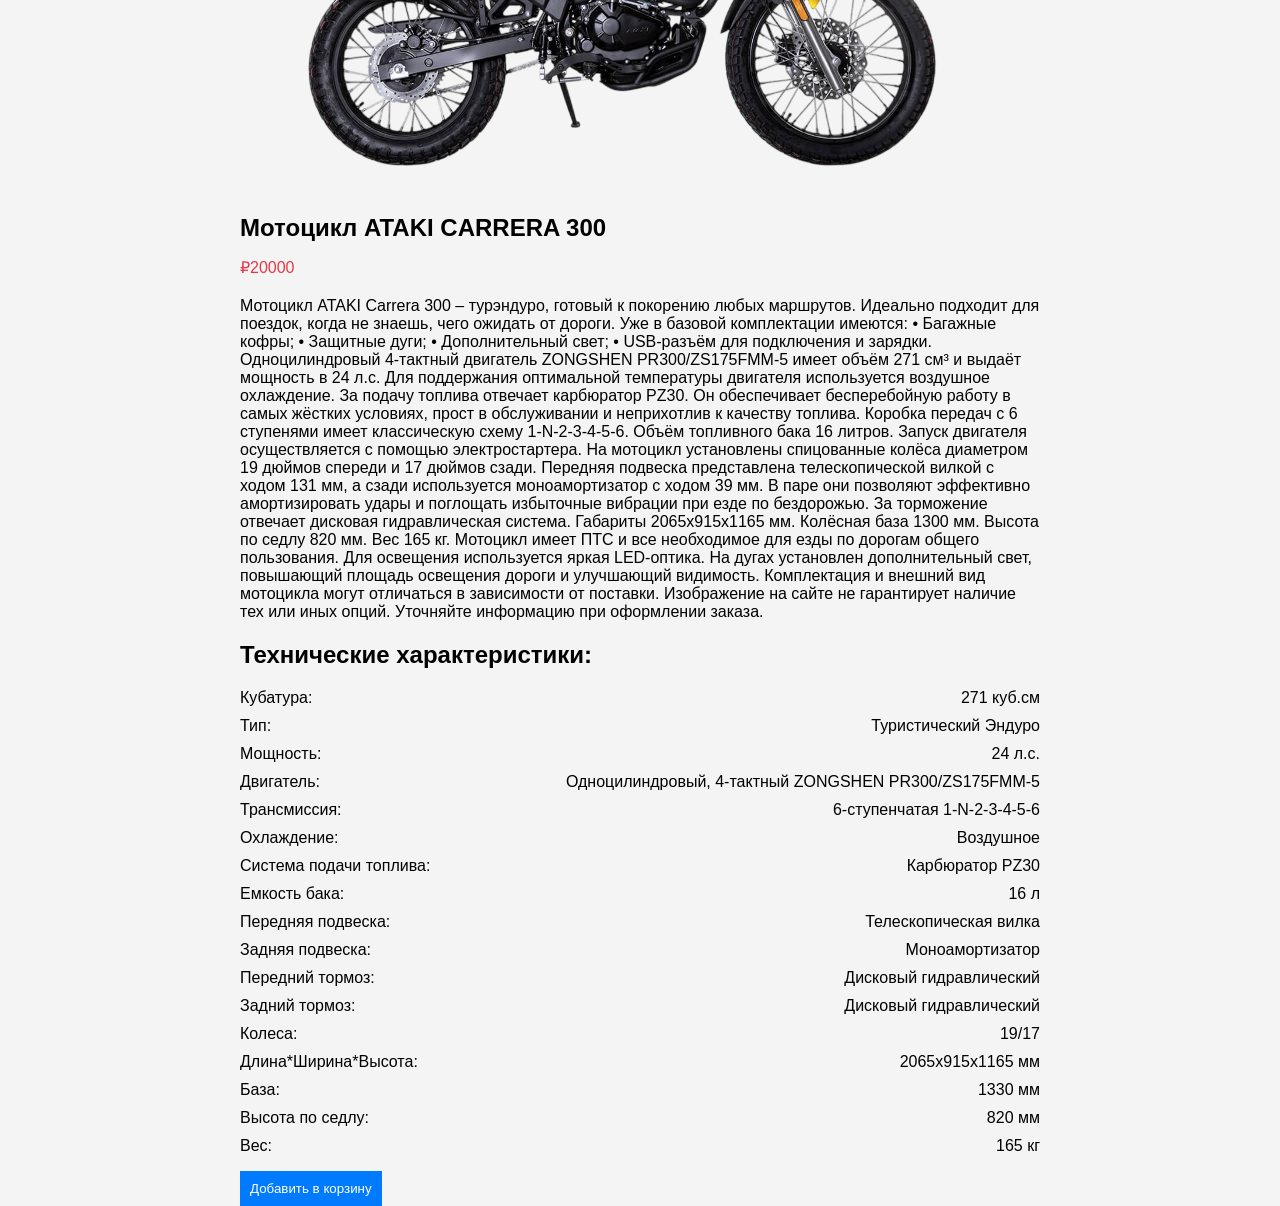
==== index.html @ c1b5ab08 "гзвфеу" ====
<!DOCTYPE html>
<html lang="en">
<head>
  <meta charset="UTF-8">
  <meta name="viewport" content="width=device-width, initial-scale=1.0">
  <title>Карточка товара</title>
  <link rel="stylesheet" href="style.css">
</head>
<body>
  <div class="product-card">
    <div class="image-container">
      <img src="ataki1.png" alt="Image 1" id="product-image">
      <button class="prev-btn">⬅️</button>
      <button class="next-btn">➡️</button>
    </div>
    <h1 class="product-title">Мотоцикл ATAKI CARRERA 300</h1>
    <p class="product-price">₽20000</p>
    <p class="product-description">
      Мотоцикл ATAKI Carrera 300 – турэндуро, готовый к покорению любых маршрутов. Идеально подходит для поездок, когда не знаешь, чего ожидать от дороги.

      Уже в базовой комплектации имеются:
      • Багажные кофры;
      • Защитные дуги;
      • Дополнительный свет;
      • USB-разъём для подключения и зарядки.
      
      Одноцилиндровый 4-тактный двигатель ZONGSHEN PR300/ZS175FMM-5 имеет объём 271 см³ и выдаёт мощность в 24 л.с. Для поддержания оптимальной температуры двигателя используется воздушное охлаждение. За подачу топлива отвечает карбюратор PZ30. Он обеспечивает бесперебойную работу в самых жёстких условиях, прост в обслуживании и неприхотлив к качеству топлива. Коробка передач с 6 ступенями имеет классическую схему 1-N-2-3-4-5-6. Объём топливного бака 16 литров. Запуск двигателя осуществляется с помощью электростартера.
      
      На мотоцикл установлены спицованные колёса диаметром 19 дюймов спереди и 17 дюймов сзади. Передняя подвеска представлена телескопической вилкой с ходом 131 мм, а сзади используется моноамортизатор с ходом 39 мм. В паре они позволяют эффективно амортизировать удары и поглощать избыточные вибрации при езде по бездорожью. За торможение отвечает дисковая гидравлическая система.
      
      Габариты 2065x915x1165 мм. Колёсная база 1300 мм. Высота по седлу 820 мм. Вес 165 кг.
      
      Мотоцикл имеет ПТС и все необходимое для езды по дорогам общего пользования. Для освещения используется яркая LED-оптика. На дугах установлен дополнительный свет, повышающий площадь освещения дороги и улучшающий видимость.
      
      Комплектация и внешний вид мотоцикла могут отличаться в зависимости от поставки. Изображение на сайте не гарантирует наличие тех или иных опций. Уточняйте информацию при оформлении заказа.
    </p>
    <div class="product-specs">
      <h2>Технические характеристики:</h2>
      <ul>
        <li><span class="spec-name">Кубатура:</span> <span class="spec-dots"></span> <span class="spec-value">271 куб.см</span></li>
        <li><span class="spec-name">Тип:</span> <span class="spec-dots"></span> <span class="spec-value">Туристический Эндуро</span></li>
        <li><span class="spec-name">Мощность:</span> <span class="spec-dots"></span> <span class="spec-value">24 л.с.</span></li>
        <li><span class="spec-name">Двигатель:</span> <span class="spec-dots"></span> <span class="spec-value">Одноцилиндровый, 4-тактный ZONGSHEN PR300/ZS175FMM-5</span></li>
        <li><span class="spec-name">Трансмиссия:</span> <span class="spec-dots"></span> <span class="spec-value">6-ступенчатая 1-N-2-3-4-5-6</span></li>
        <li><span class="spec-name">Охлаждение:</span> <span class="spec-dots"></span> <span class="spec-value">Воздушное</span></li>
        <li><span class="spec-name">Система подачи топлива:</span> <span class="spec-dots"></span> <span class="spec-value">Карбюратор PZ30</span></li>
        <li><span class="spec-name">Емкость бака:</span> <span class="spec-dots"></span> <span class="spec-value">16 л</span></li>
        <li><span class="spec-name">Передняя подвеска:</span> <span class="spec-dots"></span> <span class="spec-value">Телескопическая вилка</span></li>
        <li><span class="spec-name">Задняя подвеска:</span> <span class="spec-dots"></span> <span class="spec-value">Моноамортизатор</span></li>
        <li><span class="spec-name">Передний тормоз:</span> <span class="spec-dots"></span> <span class="spec-value">Дисковый гидравлический</span></li>
        <li><span class="spec-name">Задний тормоз:</span> <span class="spec-dots"></span> <span class="spec-value">Дисковый гидравлический</span></li>
        <li><span class="spec-name">Колеса:</span> <span class="spec-dots"></span> <span class="spec-value">19/17</span></li>
        <li><span class="spec-name">Длина*Ширина*Высота:</span> <span class="spec-dots"></span> <span class="spec-value">2065x915x1165 мм</span></li>
        <li><span class="spec-name">База:</span> <span class="spec-dots"></span> <span class="spec-value">1330 мм</span></li>
        <li><span class="spec-name">Высота по седлу:</span> <span class="spec-dots"></span> <span class="spec-value">820 мм</span></li>
        <li><span class="spec-name">Вес:</span> <span class="spec-dots"></span> <span class="spec-value">165 кг</span></li>
      </ul>
    </div>
    <button class="add-to-cart-btn">Добавить в корзину</button>
  </div>
  <script src="script.js"></script>
</body>
</html>
---- style.css ----
body {
    font-family: Arial, sans-serif;
    display: flex;
    justify-content: center;
    align-items: center;
    height: 100vh;
    margin: 0;
    background-color: #f4f4f4;
  }
  
  .product-card {
    max-width: 800px;
    margin: 40px auto;
  }
  
  .image-container {
    position: relative;
    width: 700px;
    height: 500px;
  }
  
  #product-image {
    width: 700px;
    height: 500px;
    object-fit: cover;
  }
  
  .prev-btn, .next-btn {
    position: absolute;
    top: 50%;
    transform: translateY(-50%);
    background-color: transparent;
    border: none;
    font-size: 24px;
    cursor: pointer;
  }
  
  .prev-btn {
    left: 10px;
  }
  
  .next-btn {
    right: 10px;
  }
  
  .product-title {
    font-size: 1.5em;
    margin-top: 20px;
  }
  
  .product-price {
    color: #e63946;
  }
  
  .product-description {
    margin: 20px 0;
  }
  
  .add-to-cart-btn {
    background-color: #007bff;
    color: white;
    border: none;
    padding: 10px;
    cursor: pointer;
  }
  
  .add-to-cart-btn:hover {
    background-color: #0056b3;
  }
  
  .product-specs ul {
    list-style: none;
    padding: 0;
  }
  
  .product-specs li {
    margin-bottom: 10px;
    display: flex;
    justify-content: space-between;
  }
  
  .spec-name {
    text-align: left;
  }
  
  .spec-dots {
    flex-grow: 1;
    text-align: center;
    font-size: 12px;
    color: #ccc;
  }
  
  .spec-dots::after {
    content: "\2026";
  }
  
  .spec-value {
    text-align: right;
  }
  .spec-dots::after {
    content: "";
    border-bottom: 1px dotted #ccc;
    height: 1px;
    margin: 0 auto;
  }
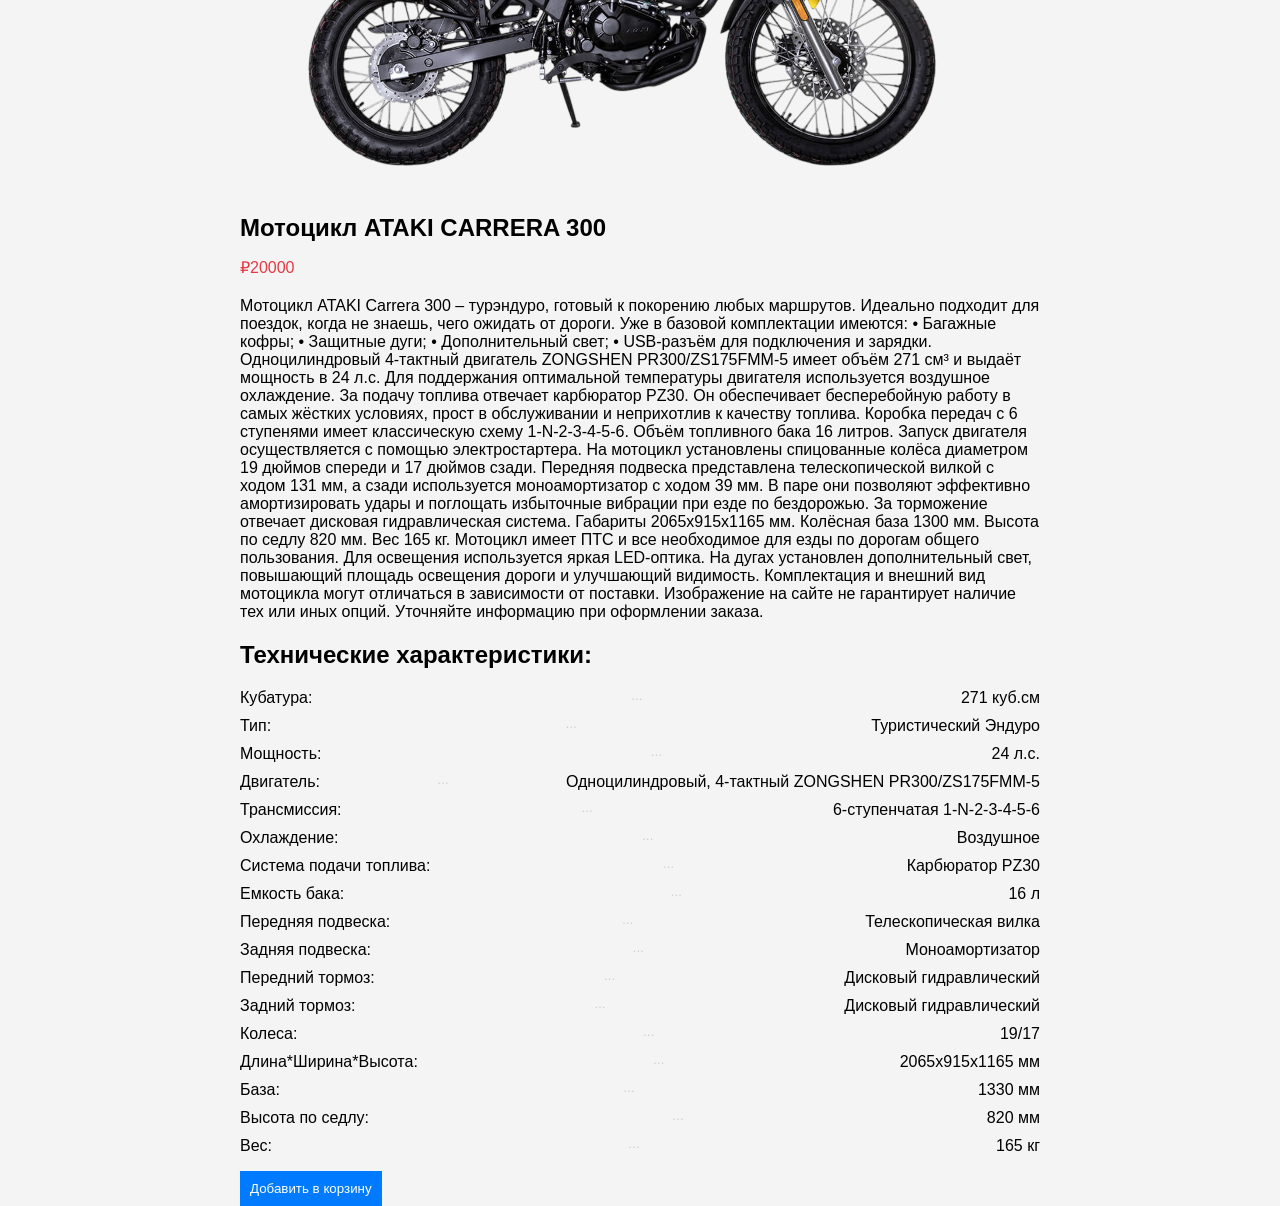
==== commit 8b58f15c: "33" ====
--- a/index.html
+++ b/index.html
@@ -37,25 +37,94 @@
     <div class="product-specs">
       <h2>Технические характеристики:</h2>
       <ul>
-        <li><span class="spec-name">Кубатура:</span> <span class="spec-dots"></span> <span class="spec-value">271 куб.см</span></li>
-        <li><span class="spec-name">Тип:</span> <span class="spec-dots"></span> <span class="spec-value">Туристический Эндуро</span></li>
-        <li><span class="spec-name">Мощность:</span> <span class="spec-dots"></span> <span class="spec-value">24 л.с.</span></li>
-        <li><span class="spec-name">Двигатель:</span> <span class="spec-dots"></span> <span class="spec-value">Одноцилиндровый, 4-тактный ZONGSHEN PR300/ZS175FMM-5</span></li>
-        <li><span class="spec-name">Трансмиссия:</span> <span class="spec-dots"></span> <span class="spec-value">6-ступенчатая 1-N-2-3-4-5-6</span></li>
-        <li><span class="spec-name">Охлаждение:</span> <span class="spec-dots"></span> <span class="spec-value">Воздушное</span></li>
-        <li><span class="spec-name">Система подачи топлива:</span> <span class="spec-dots"></span> <span class="spec-value">Карбюратор PZ30</span></li>
-        <li><span class="spec-name">Емкость бака:</span> <span class="spec-dots"></span> <span class="spec-value">16 л</span></li>
-        <li><span class="spec-name">Передняя подвеска:</span> <span class="spec-dots"></span> <span class="spec-value">Телескопическая вилка</span></li>
-        <li><span class="spec-name">Задняя подвеска:</span> <span class="spec-dots"></span> <span class="spec-value">Моноамортизатор</span></li>
-        <li><span class="spec-name">Передний тормоз:</span> <span class="spec-dots"></span> <span class="spec-value">Дисковый гидравлический</span></li>
-        <li><span class="spec-name">Задний тормоз:</span> <span class="spec-dots"></span> <span class="spec-value">Дисковый гидравлический</span></li>
-        <li><span class="spec-name">Колеса:</span> <span class="spec-dots"></span> <span class="spec-value">19/17</span></li>
-        <li><span class="spec-name">Длина*Ширина*Высота:</span> <span class="spec-dots"></span> <span class="spec-value">2065x915x1165 мм</span></li>
-        <li><span class="spec-name">База:</span> <span class="spec-dots"></span> <span class="spec-value">1330 мм</span></li>
-        <li><span class="spec-name">Высота по седлу:</span> <span class="spec-dots"></span> <span class="spec-value">820 мм</span></li>
-        <li><span class="spec-name">Вес:</span> <span class="spec-dots"></span> <span class="spec-value">165 кг</span></li>
+        <li>
+          <span class="spec-name" data-tooltip="Кубатура двигателя — это объём рабочей камеры цилиндра, который определяет мощность и производительность двигателя.">Кубатура:</span> 
+          <span class="spec-dots"></span> 
+          <span class="spec-value">271 куб.см</span>
+        </li>
+        <li>
+          <span class="spec-name" data-tooltip="Тип мотоцикла определяет его назначение и стиль езды.">Тип:</span> 
+          <span class="spec-dots"></span> 
+          <span class="spec-value">Туристический Эндуро</span>
+        </li>
+        <li>
+          <span class="spec-name" data-tooltip="Мощность двигателя — это максимальная энергия, которую он может вырабатывать. Измеряется в лошадиных силах (л.с.).">Мощность:</span> 
+          <span class="spec-dots"></span> 
+          <span class="spec-value">24 л.с.</span>
+        </li>
+        <li>
+          <span class="spec-name" data-tooltip="Тип двигателя влияет на его эффективность и эксплуатационные характеристики.">Двигатель:</span> 
+          <span class="spec-dots"></span> 
+          <span class="spec-value">Одноцилиндровый, 4-тактный ZONGSHEN PR300/ZS175FMM-5</span>
+        </li>
+        <li>
+          <span class="spec-name" data-tooltip="Трансмиссия определяет передачу мощности от двигателя к колесам.">Трансмиссия:</span> 
+          <span class="spec-dots"></span> 
+          <span class="spec-value">6-ступенчатая 1-N-2-3-4-5-6</span>
+        </li>
+        <li>
+          <span class="spec-name" data-tooltip="Охлаждение двигателя помогает поддерживать его температуру в оптимальном диапазоне.">Охлаждение:</span> 
+          <span class="spec-dots"></span> 
+          <span class="spec-value">Воздушное</span>
+        </li>
+        <li>
+          <span class="spec-name" data-tooltip="Система подачи топлива влияет на эффективность работы двигателя.">Система подачи топлива:</span> 
+          <span class="spec-dots"></span> 
+          <span class="spec-value">Карбюратор PZ30</span>
+        </li>
+        <li>
+          <span class="spec-name" data-tooltip="Емкость бака определяет дальность поездки без дозаправки.">Емкость бака:</span> 
+          <span class="spec-dots"></span> 
+          <span class="spec-value">16 л</span>
+        </li>
+        <li>
+          <span class="spec-name" data-tooltip="Передняя подвеска влияет на комфорт и управляемость мотоцикла.">Передняя подвеска:</span> 
+          <span class="spec-dots"></span> 
+          <span class="spec-value">Телескопическая вилка</span>
+        </li>
+        <li>
+          <span class="spec-name" data-tooltip="Задняя подвеска обеспечивает амортизацию и стабильность мотоцикла.">Задняя подвеска:</span> 
+          <span class="spec-dots"></span> 
+          <span class="spec-value">Моноамортизатор</span>
+        </li>
+        <li>
+          <span class="spec-name" data-tooltip="Передний тормоз отвечает за безопасное торможение.">Передний тормоз:</span> 
+          <span class="spec-dots"></span> 
+          <span class="spec-value">Дисковый гидравлический</span>
+        </li>
+        <li>
+          <span class="spec-name" data-tooltip="Задний тормоз дополняет передний тормоз для эффективного торможения.">Задний тормоз:</span> 
+          <span class="spec-dots"></span> 
+          <span class="spec-value">Дисковый гидравлический</span>
+        </li>
+        <li>
+          <span class="spec-name" data-tooltip="Размер колес влияет на проходимость и стабильность мотоцикла.">Колеса:</span> 
+          <span class="spec-dots"></span> 
+          <span class="spec-value">19/17</span>
+        </li>
+        <li>
+          <span class="spec-name" data-tooltip="Габариты мотоцикла определяют его размеры и удобство хранения.">Длина*Ширина*Высота:</span> 
+          <span class="spec-dots"></span> 
+          <span class="spec-value">2065x915x1165 мм</span>
+        </li>
+        <li>
+          <span class="spec-name" data-tooltip="Колёсная база влияет на стабильность и управляемость мотоцикла.">База:</span> 
+          <span class="spec-dots"></span> 
+          <span class="spec-value">1330 мм</span>
+        </li>
+        <li>
+          <span class="spec-name" data-tooltip="Высота по седлу влияет на комфорт и доступность мотоцикла для разных ростов.">Высота по седлу:</span> 
+          <span class="spec-dots"></span> 
+          <span class="spec-value">820 мм</span>
+        </li>
+        <li>
+          <span class="spec-name" data-tooltip="Вес мотоцикла влияет на его маневренность и потребление топлива.">Вес:</span> 
+          <span class="spec-dots"></span> 
+          <span class="spec-value">165 кг</span>
+        </li>
       </ul>
     </div>
+    
     <button class="add-to-cart-btn">Добавить в корзину</button>
   </div>
   <script src="script.js"></script>
--- a/style.css
+++ b/style.css
@@ -82,6 +82,7 @@
   
   .spec-name {
     text-align: left;
+    cursor: help; /* Стрелка с вопросом при наведении */
   }
   
   .spec-dots {
@@ -98,9 +99,27 @@
   .spec-value {
     text-align: right;
   }
-  .spec-dots::after {
+  
+  .tooltip {
+    position: absolute;
+    background-color: #fff;
+    border: 1px solid #ccc;
+    padding: 5px;
+    visibility: hidden;
+    z-index: 1;
+  }
+  
+  .tooltip::after {
     content: "";
-    border-bottom: 1px dotted #ccc;
-    height: 1px;
-    margin: 0 auto;
+    position: absolute;
+    border-width: 5px;
+    border-style: solid;
+    border-color: #fff transparent transparent transparent;
+    top: 100%;
+    left: 50%;
+    margin-left: -5px;
+  }
+  
+  .spec-name:hover .tooltip {
+    visibility: visible;
   }
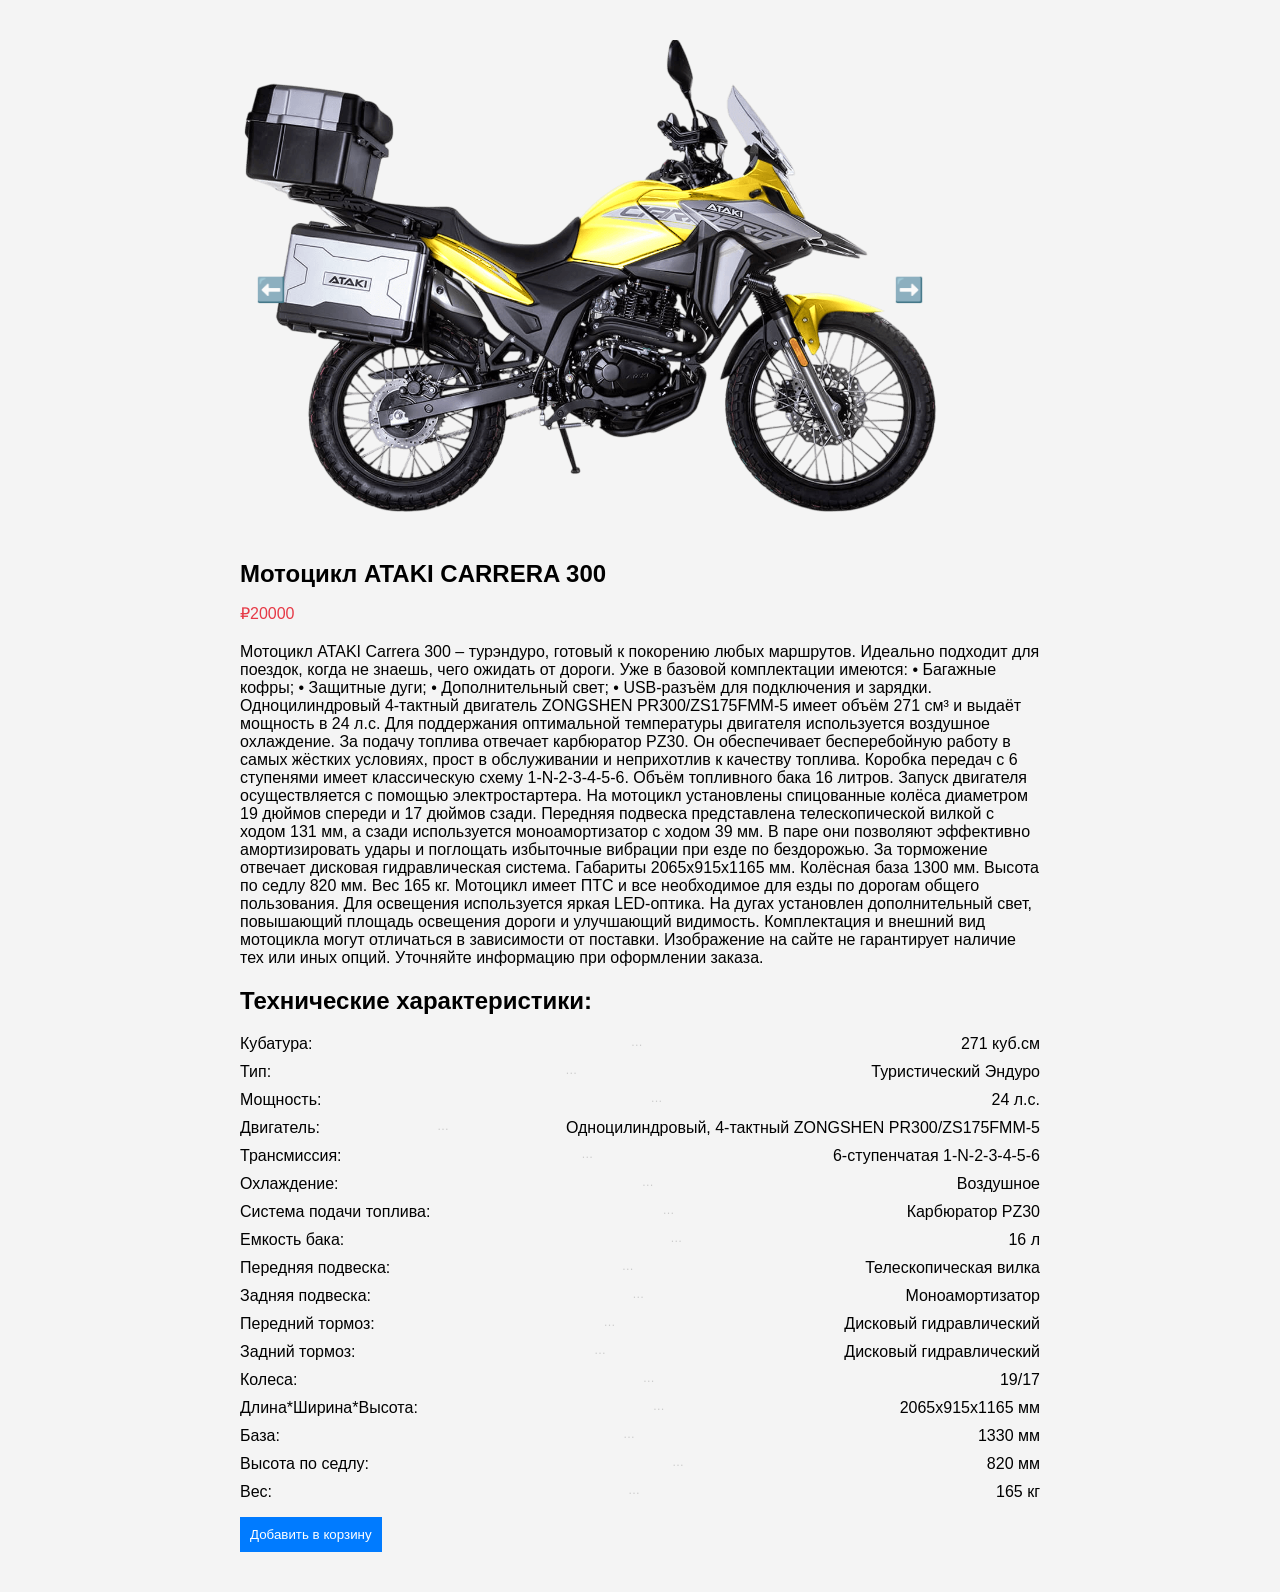
==== commit 001d9424: "add form" ====
--- a/index.html
+++ b/index.html
@@ -127,6 +127,25 @@
     
     <button class="add-to-cart-btn">Добавить в корзину</button>
   </div>
+
+
+  <!-- Модальное окно -->
+<div id="modal" class="modal">
+  <div class="modal-content">
+    <span class="close-btn">&times;</span>
+    <h2>Введите ваши данные</h2>
+    <form id="order-form">
+      <label for="name">Имя:</label><br>
+      <input type="text" id="name" name="name" required><br><br>
+      
+      <label for="phone">Номер телефона:</label><br>
+      <input type="tel" id="phone" name="phone" pattern="^\+?\d{10,15}$" placeholder="+7XXXXXXXXXX" required><br><br>
+      
+      <button type="submit">Отправить</button>
+    </form>
+  </div>
+</div>
+
   <script src="script.js"></script>
 </body>
 </html>
--- a/style.css
+++ b/style.css
@@ -1,12 +1,9 @@
 
 body {
-    font-family: Arial, sans-serif;
-    display: flex;
-    justify-content: center;
-    align-items: center;
-    height: 100vh;
-    margin: 0;
-    background-color: #f4f4f4;
+  font-family: Arial, sans-serif;
+  margin: 0;
+  background-color: #f4f4f4;
+  overflow-y: auto;
   }
   
   .product-card {
@@ -122,4 +119,65 @@
   
   .spec-name:hover .tooltip {
     visibility: visible;
+  }
+
+
+  .modal {
+    display: none; /* Скрыто по умолчанию */
+    position: fixed; 
+    z-index: 1000; /* Поверх всего */
+    left: 0;
+    top: 0;
+    width: 100%; 
+    height: 100%; 
+    overflow: auto; 
+    background-color: rgba(0,0,0,0.5); /* Полупрозрачный фон */
+  }
+  
+  /* Контент модального окна */
+  .modal-content {
+    background-color: #fff;
+    margin: 10% auto; /* Центрирование по вертикали и горизонтали */
+    padding: 20px;
+    border-radius: 8px;
+    width: 300px;
+    box-shadow: 0 5px 15px rgba(0,0,0,0.3);
+    position: relative;
+  }
+  
+  /* Кнопка закрытия */
+  .close-btn {
+    color: #aaa;
+    position: absolute;
+    top: 10px;
+    right: 15px;
+    font-size: 28px;
+    font-weight: bold;
+    cursor: pointer;
+  }
+  
+  .close-btn:hover {
+    color: #000;
+  }
+  
+  /* Стили для формы */
+  input[type="text"], input[type="tel"] {
+    width: 100%;
+    padding: 8px;
+    box-sizing: border-box;
+  }
+  
+  button[type="submit"] {
+    background-color: #007bff;
+    color: white;
+    border: none;
+    padding: 10px;
+    width: 100%;
+    cursor: pointer;
+    font-size: 16px;
+    border-radius: 4px;
+  }
+  
+  button[type="submit"]:hover {
+    background-color: #0056b3;
   }
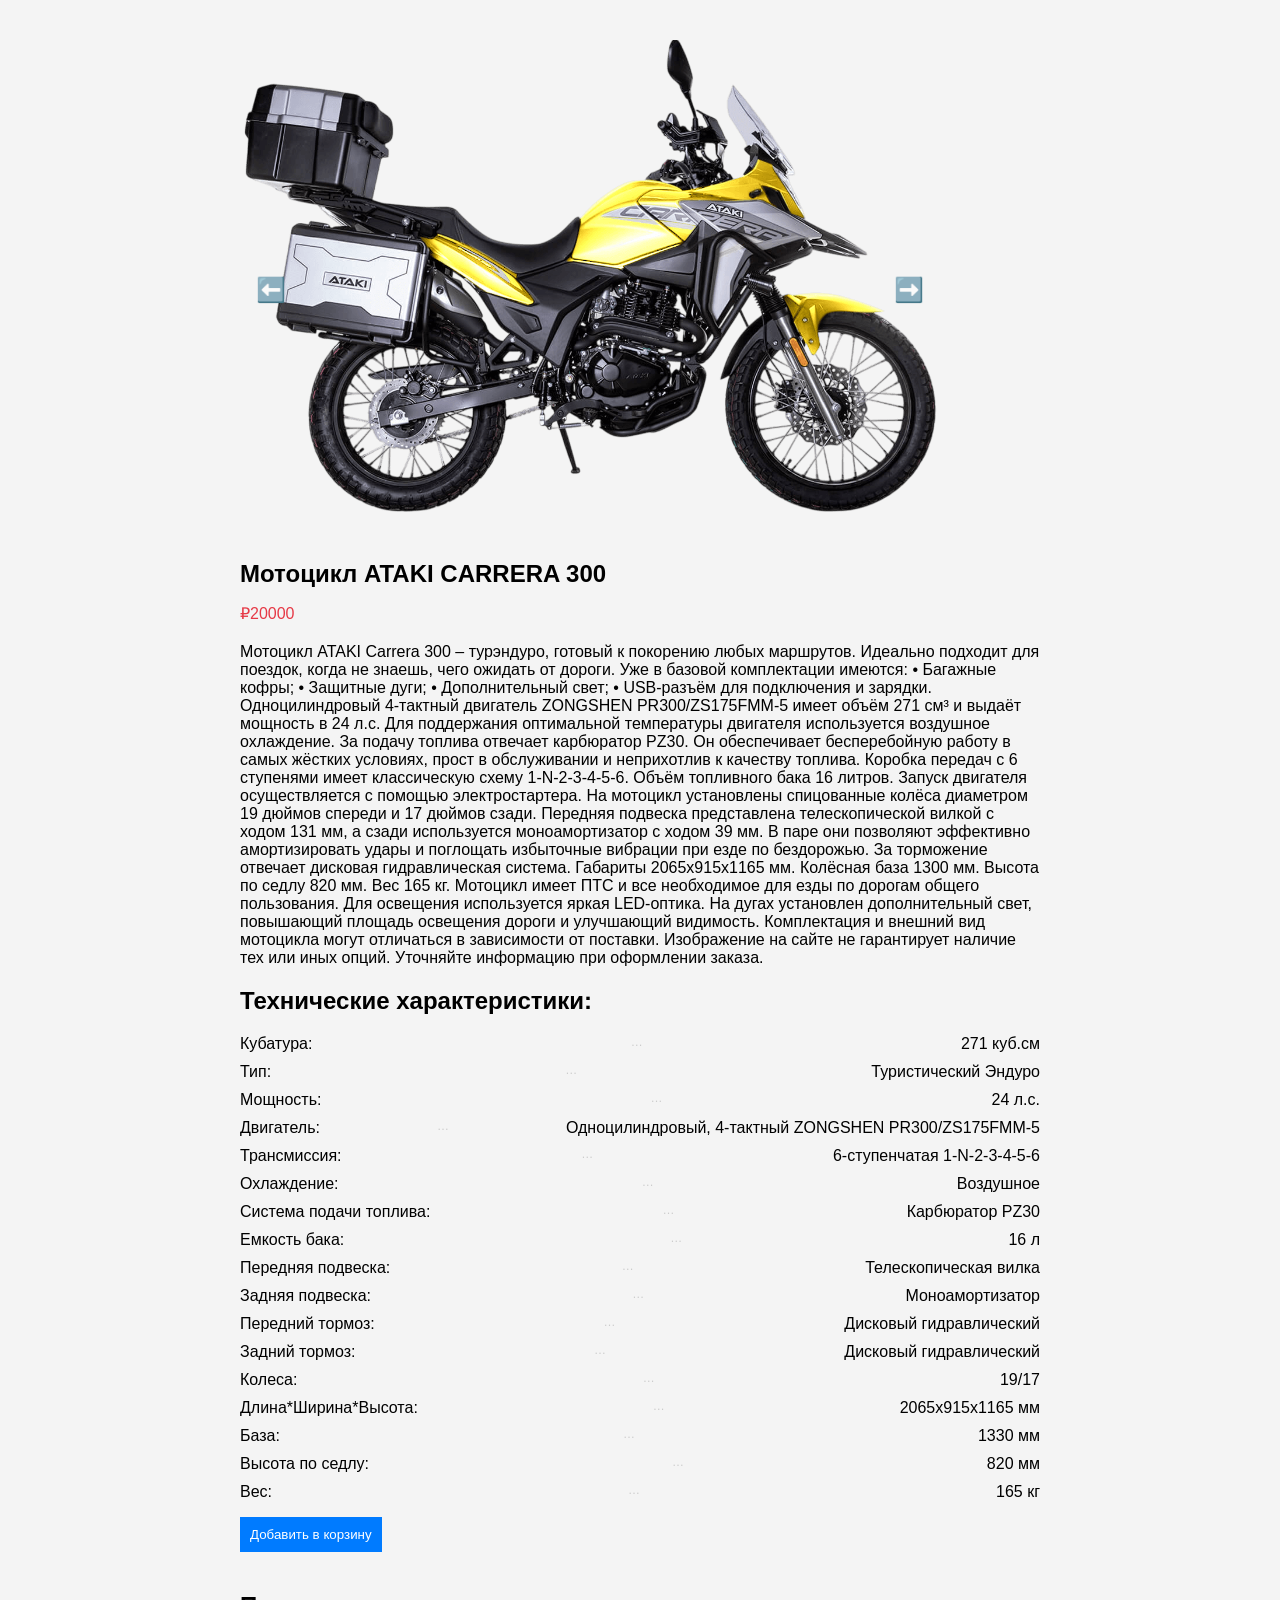
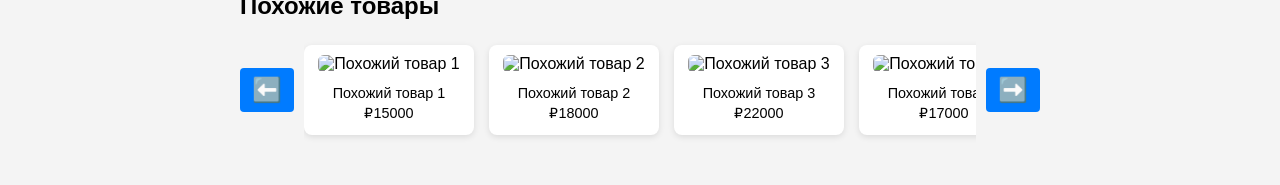
==== commit 87bfe41d: "добавлено нижнее меню" ====
--- a/index.html
+++ b/index.html
@@ -127,7 +127,36 @@
     
     <button class="add-to-cart-btn">Добавить в корзину</button>
   </div>
-
+  <section class="related-products">
+    <h2>Похожие товары</h2>
+    <div class="related-products-wrapper">
+      <button class="scroll-btn left-btn">⬅️</button>
+      <div class="related-products-container">
+        <div class="related-product-card">
+          <img src="related1.jpg" alt="Похожий товар 1">
+          <p>Похожий товар 1</p>
+          <p>₽15000</p>
+        </div>
+        <div class="related-product-card">
+          <img src="related2.jpg" alt="Похожий товар 2">
+          <p>Похожий товар 2</p>
+          <p>₽18000</p>
+        </div>
+        <div class="related-product-card">
+          <img src="related3.jpg" alt="Похожий товар 3">
+          <p>Похожий товар 3</p>
+          <p>₽22000</p>
+        </div>
+        <div class="related-product-card">
+          <img src="related4.jpg" alt="Похожий товар 4">
+          <p>Похожий товар 4</p>
+          <p>₽17000</p>
+        </div>
+        <!-- Добавьте еще карточек по необходимости -->
+      </div>
+      <button class="scroll-btn right-btn">➡️</button>
+    </div>
+  </section>
 
   <!-- Модальное окно -->
 <div id="modal" class="modal">
--- a/style.css
+++ b/style.css
@@ -180,4 +180,91 @@
   
   button[type="submit"]:hover {
     background-color: #0056b3;
-  }+  }
+  .related-products {
+    max-width: 800px;
+    margin: 40px auto;
+    padding: 0 10px;
+  }
+  
+  .related-products h2 {
+    margin-bottom: 15px;
+    font-size: 1.5em;
+  }
+  
+  .related-products-wrapper {
+    position: relative;
+    display: flex;
+    align-items: center;
+  }
+  
+  .related-products-container {
+    display: flex;
+    overflow-x: auto;
+    gap: 15px;
+    scroll-behavior: smooth;
+    padding: 10px 0;
+    flex-grow: 1;
+  }
+  
+  .related-products-container::-webkit-scrollbar {
+    height: 8px;
+  }
+  
+  .related-products-container::-webkit-scrollbar-thumb {
+    background-color: rgba(0,0,0,0.2);
+    border-radius: 4px;
+  }
+  
+  .related-product-card {
+    flex: 0 0 150px;
+    background: #fff;
+    border-radius: 8px;
+    box-shadow: 0 2px 6px rgba(0,0,0,0.1);
+    padding: 10px;
+    text-align: center;
+    cursor: pointer;
+    transition: transform 0.3s;
+  }
+  
+  .related-product-card:hover {
+    transform: scale(1.05);
+  }
+  
+  .related-product-card img {
+    width: 100%;
+    height: 100px;
+    object-fit: cover;
+    border-radius: 6px;
+    margin-bottom: 8px;
+  }
+  
+  .related-product-card p {
+    margin: 4px 0;
+    font-size: 0.9em;
+  }
+  
+  .scroll-btn {
+    background-color: #007bff;
+    border: none;
+    color: white;
+    font-size: 24px;
+    padding: 8px 12px;
+    cursor: pointer;
+    border-radius: 4px;
+    user-select: none;
+    transition: background-color 0.3s;
+  }
+  
+  .scroll-btn:hover {
+    background-color: #0056b3;
+  }
+  
+  .left-btn {
+    margin-right: 10px;
+  }
+  
+  .right-btn {
+    margin-left: 10px;
+  }
+  
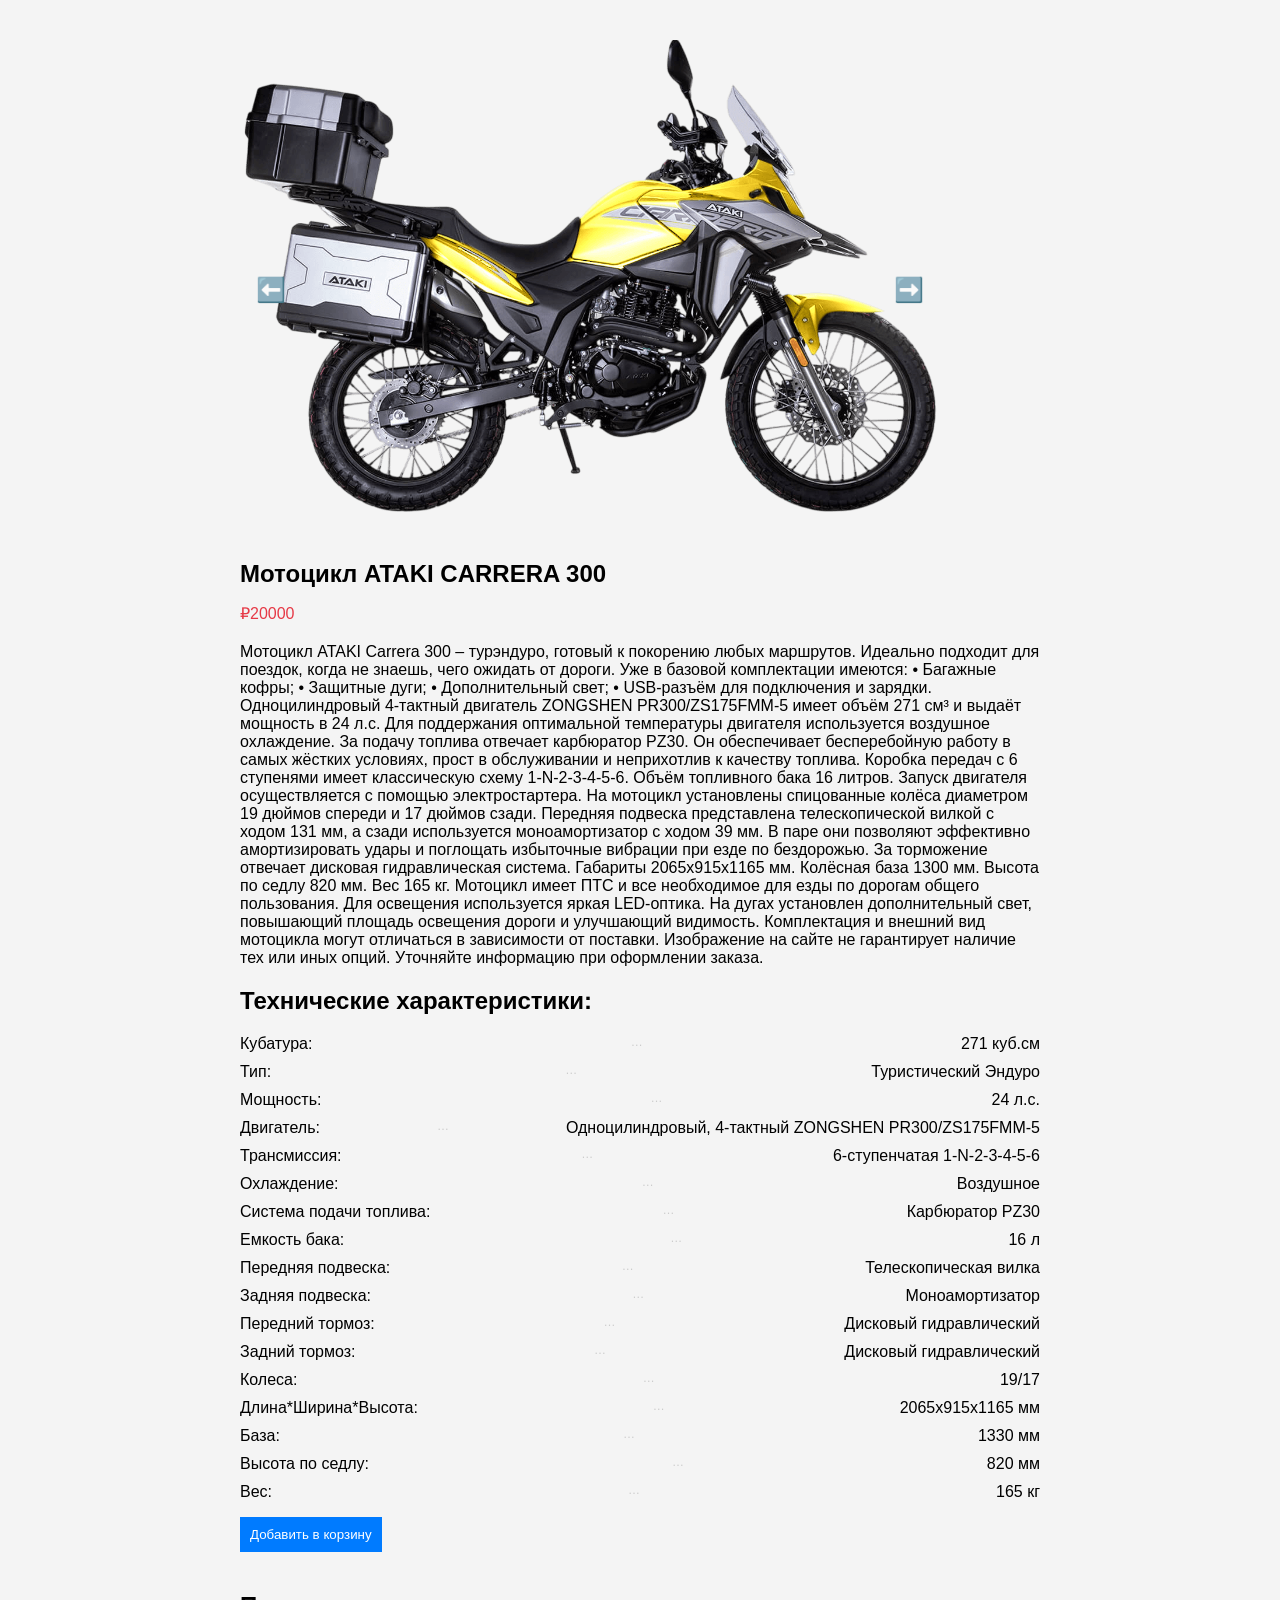
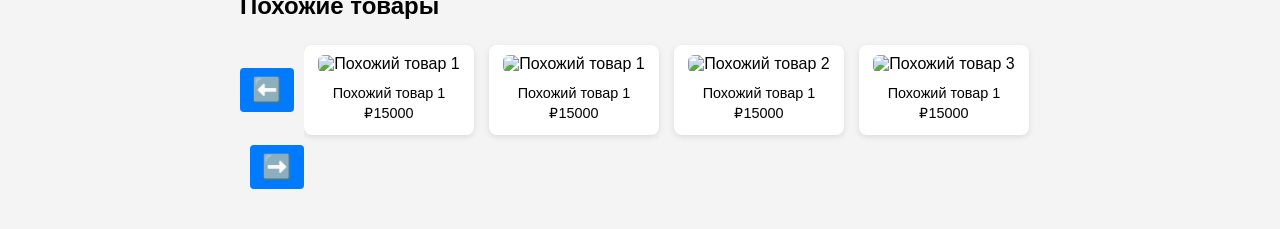
==== commit 36163b57: "add photo" ====
--- a/index.html
+++ b/index.html
@@ -133,26 +133,39 @@
       <button class="scroll-btn left-btn">⬅️</button>
       <div class="related-products-container">
         <div class="related-product-card">
-          <img src="related1.jpg" alt="Похожий товар 1">
+          <img src="ataki21.jpg" alt="Похожий товар 1">
           <p>Похожий товар 1</p>
           <p>₽15000</p>
         </div>
         <div class="related-product-card">
-          <img src="related2.jpg" alt="Похожий товар 2">
-          <p>Похожий товар 2</p>
-          <p>₽18000</p>
+          <img src="ataki22.jpg" alt="Похожий товар 1">
+          <p>Похожий товар 1</p>
+          <p>₽15000</p>
         </div>
         <div class="related-product-card">
-          <img src="related3.jpg" alt="Похожий товар 3">
-          <p>Похожий товар 3</p>
-          <p>₽22000</p>
+          <img src="ataki24.jpg" alt="Похожий товар 2">
+          <p>Похожий товар 1</p>
+          <p>₽15000</p>
         </div>
         <div class="related-product-card">
-          <img src="related4.jpg" alt="Похожий товар 4">
-          <p>Похожий товар 4</p>
-          <p>₽17000</p>
+          <img src="ataki26.jpg" alt="Похожий товар 3">
+          <p>Похожий товар 1</p>
+          <p>₽15000</p>
         </div>
-        <!-- Добавьте еще карточек по необходимости -->
+        <div class="related-product-card">
+          <img src="kayo1.jpg" alt="Похожий товар 4">
+          <p>Похожий товар 1</p>
+          <p>₽15000</p>
+        </div>
+        <div class="related-product-card">
+          <img src="kayo2.jpg" alt="Похожий товар 5">
+          <p>Похожий товар 1</p>
+          <p>₽15000</p>
+        </div>
+        
+        
+        </div>
+       
       </div>
       <button class="scroll-btn right-btn">➡️</button>
     </div>
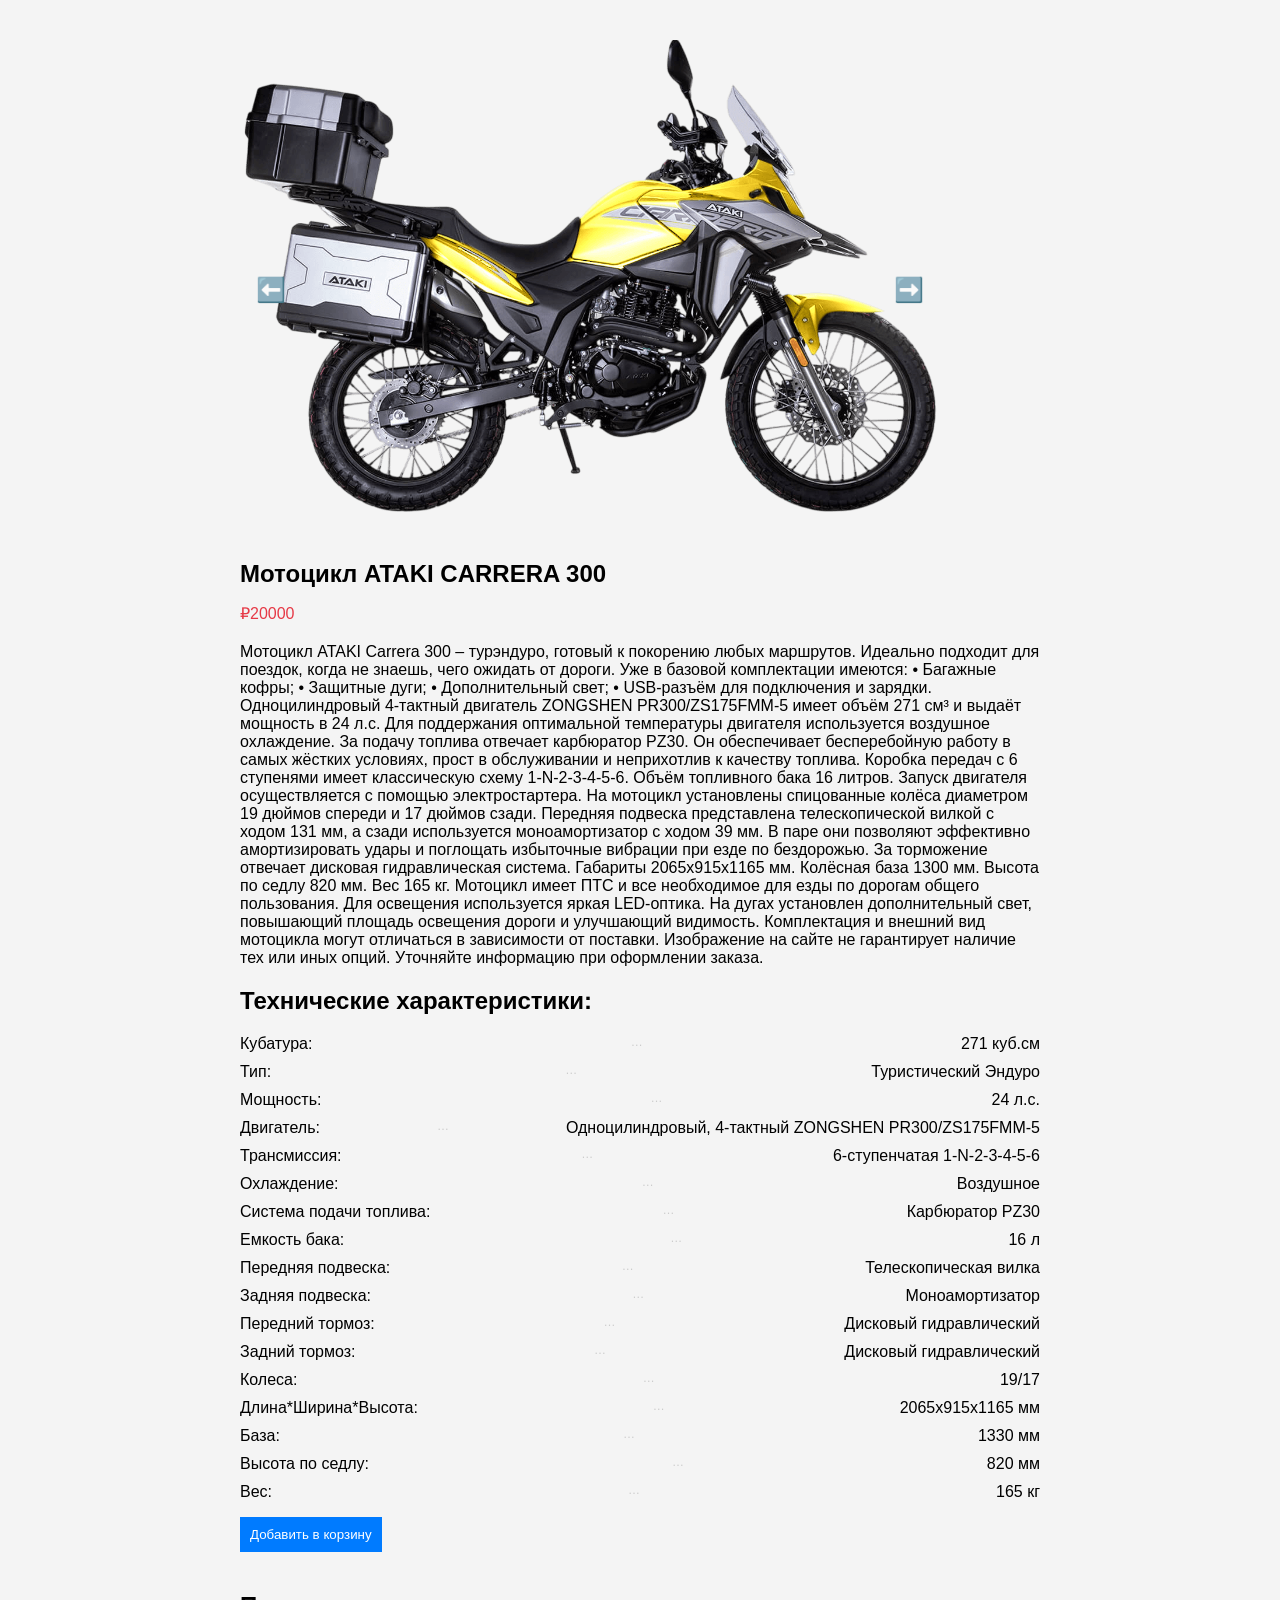
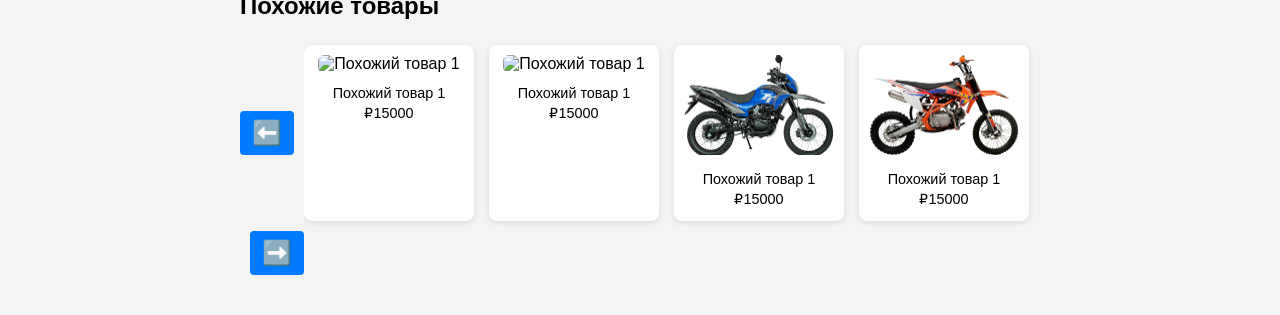
==== commit 949b988e: "update" ====
--- a/index.html
+++ b/index.html
@@ -9,7 +9,7 @@
 <body>
   <div class="product-card">
     <div class="image-container">
-      <img src="ataki1.png" alt="Image 1" id="product-image">
+      <img src="photo/ataki1.png" alt="Image 1" id="product-image">
       <button class="prev-btn">⬅️</button>
       <button class="next-btn">➡️</button>
     </div>
@@ -138,32 +138,46 @@
           <p>₽15000</p>
         </div>
         <div class="related-product-card">
-          <img src="ataki22.jpg" alt="Похожий товар 1">
-          <p>Похожий товар 1</p>
-          <p>₽15000</p>
-        </div>
-        <div class="related-product-card">
-          <img src="ataki24.jpg" alt="Похожий товар 2">
-          <p>Похожий товар 1</p>
-          <p>₽15000</p>
-        </div>
-        <div class="related-product-card">
-          <img src="ataki26.jpg" alt="Похожий товар 3">
-          <p>Похожий товар 1</p>
-          <p>₽15000</p>
-        </div>
-        <div class="related-product-card">
-          <img src="kayo1.jpg" alt="Похожий товар 4">
-          <p>Похожий товар 1</p>
-          <p>₽15000</p>
-        </div>
-        <div class="related-product-card">
-          <img src="kayo2.jpg" alt="Похожий товар 5">
-          <p>Похожий товар 1</p>
-          <p>₽15000</p>
-        </div>
-        
-        
+          <img src="photo/ataki22.jpg" alt="Похожий товар 1">
+          <p>Похожий товар 1</p>
+          <p>₽15000</p>
+        </div>
+        <div class="related-product-card">
+          <img src="photo/ataki24.jpg" alt="Похожий товар 2">
+          <p>Похожий товар 1</p>
+          <p>₽15000</p>
+        </div>
+        <div class="related-product-card">
+          <img src="photo/ataki26.jpg" alt="Похожий товар 3">
+          <p>Похожий товар 1</p>
+          <p>₽15000</p>
+        </div>
+        <div class="related-product-card">
+          <img src="photo/kayo1.jpg" alt="Похожий товар 4">
+          <p>Похожий товар 1</p>
+          <p>₽15000</p>
+        </div>
+        <div class="related-product-card">
+          <img src="photo/kayo2.jpg" alt="Похожий товар 5">
+          <p>Похожий товар 1</p>
+          <p>₽15000</p>
+        </div>
+        <div class="related-product-card">
+          <img src="photo/groza1.png" alt="Похожий товар 5">
+          <p>Похожий товар 1</p>
+          <p>₽15000</p>
+        </div>
+        <div class="related-product-card">
+          <img src="photo/groza2.png" alt="Похожий товар 5">
+          <p>Похожий товар 1</p>
+          <p>₽15000</p>
+        </div>
+        <div class="related-product-card">
+          <img src="photo/groza3.png" alt="Похожий товар 5">
+          <p>Похожий товар 1</p>
+          <p>₽15000</p>
+        </div>
+      
         </div>
        
       </div>
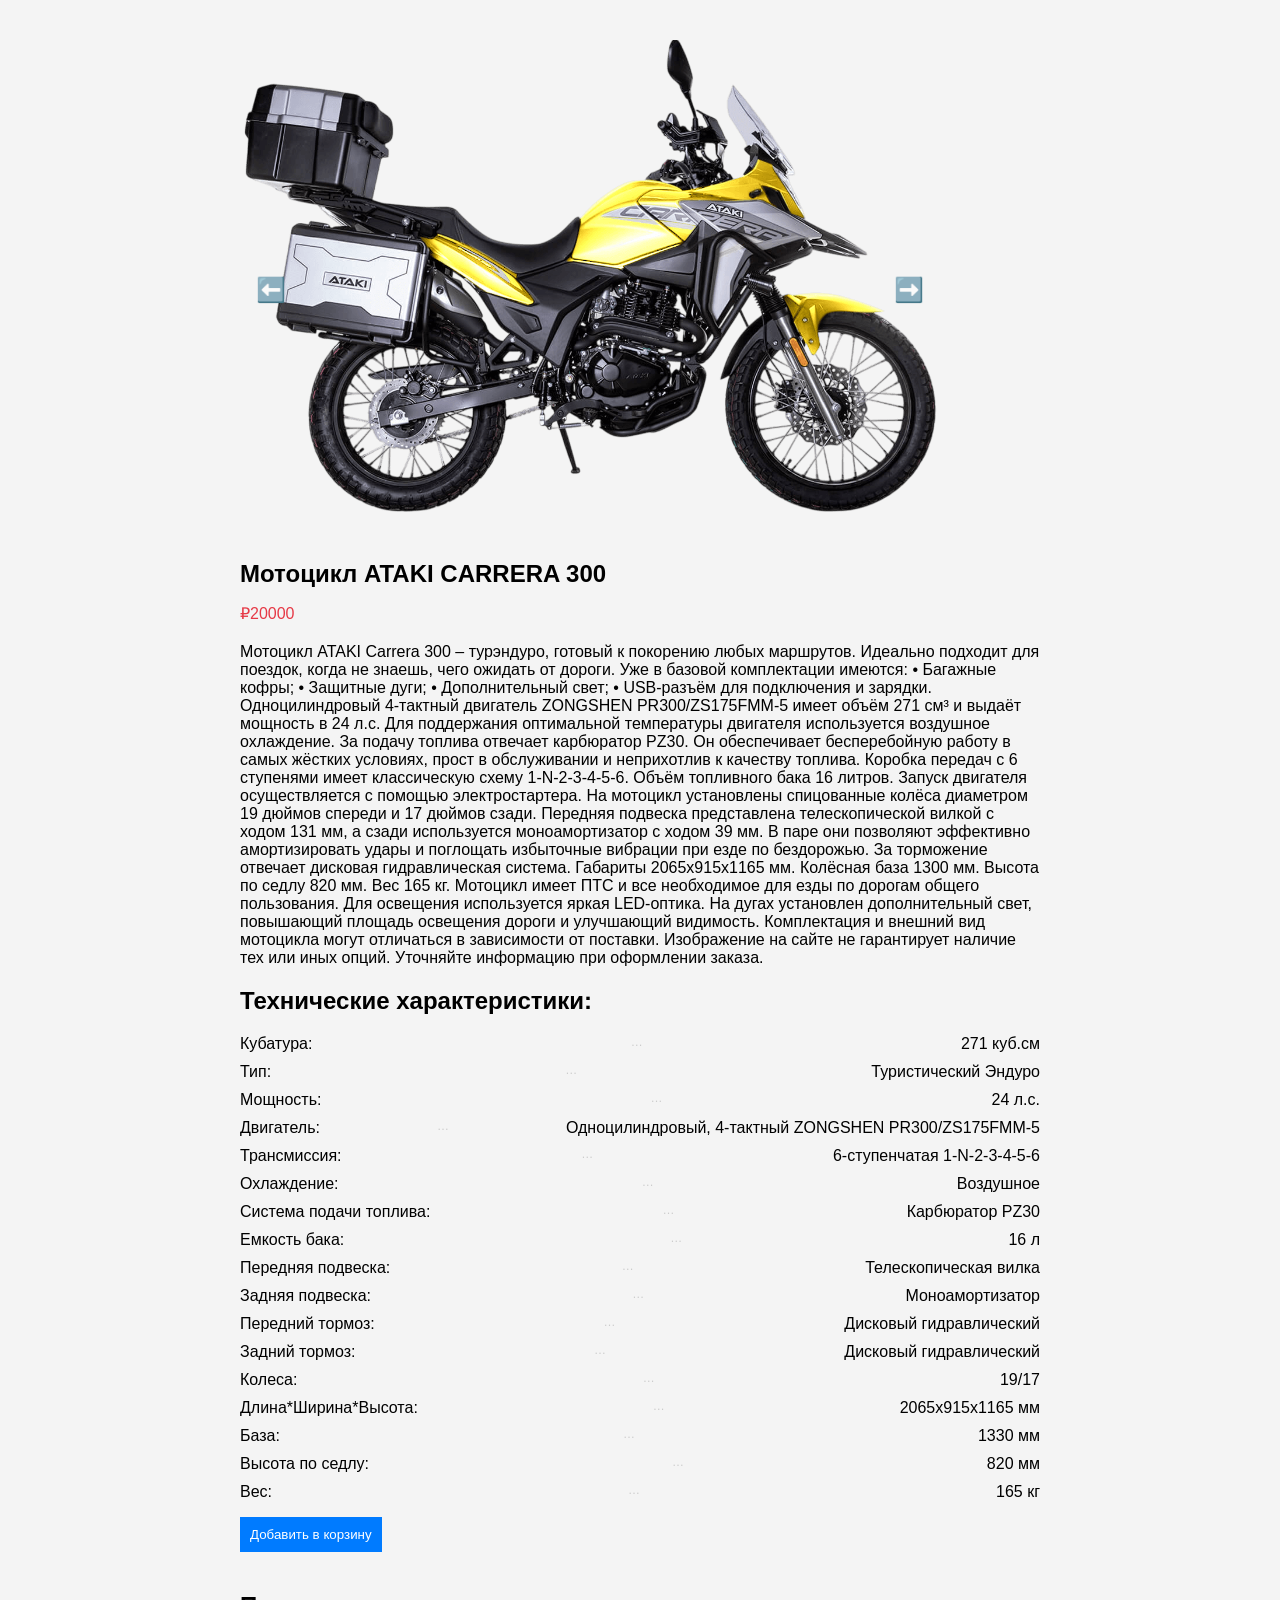
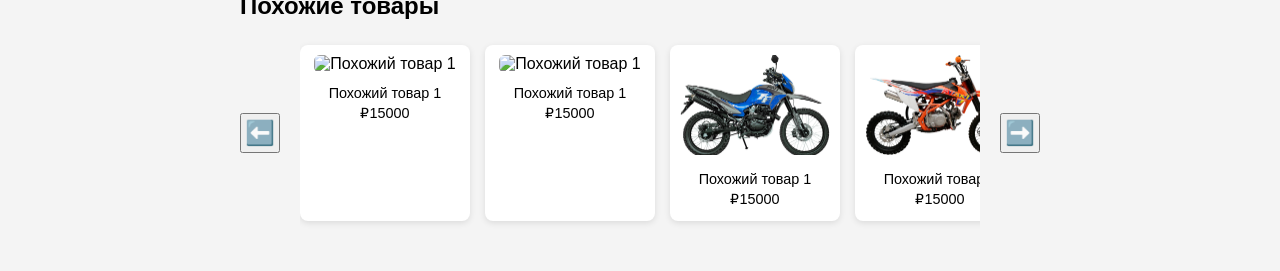
==== commit 2d4b460c: "55" ====
--- a/index.html
+++ b/index.html
@@ -177,9 +177,6 @@
           <p>Похожий товар 1</p>
           <p>₽15000</p>
         </div>
-      
-        </div>
-       
       </div>
       <button class="scroll-btn right-btn">➡️</button>
     </div>
--- a/style.css
+++ b/style.css
@@ -194,8 +194,11 @@
   
   .related-products-wrapper {
     position: relative;
-    display: flex;
-    align-items: center;
+  display: flex;
+  align-items: center;
+  gap: 10px; 
+  width: 100%; 
+  box-sizing: border-box;
   }
   
   .related-products-container {
@@ -204,7 +207,8 @@
     gap: 15px;
     scroll-behavior: smooth;
     padding: 10px 0;
-    flex-grow: 1;
+    flex-grow: 1; 
+  min-width: 0; 
   }
   
   .related-products-container::-webkit-scrollbar {
@@ -245,15 +249,14 @@
   }
   
   .scroll-btn {
-    background-color: #007bff;
-    border: none;
-    color: white;
-    font-size: 24px;
-    padding: 8px 12px;
-    cursor: pointer;
-    border-radius: 4px;
-    user-select: none;
-    transition: background-color 0.3s;
+    flex-shrink: 0; 
+  width: 40px;
+  height: 40px;
+  font-size: 24px;
+  padding: 0;
+  display: flex;
+  justify-content: center;
+  align-items: center;
   }
   
   .scroll-btn:hover {
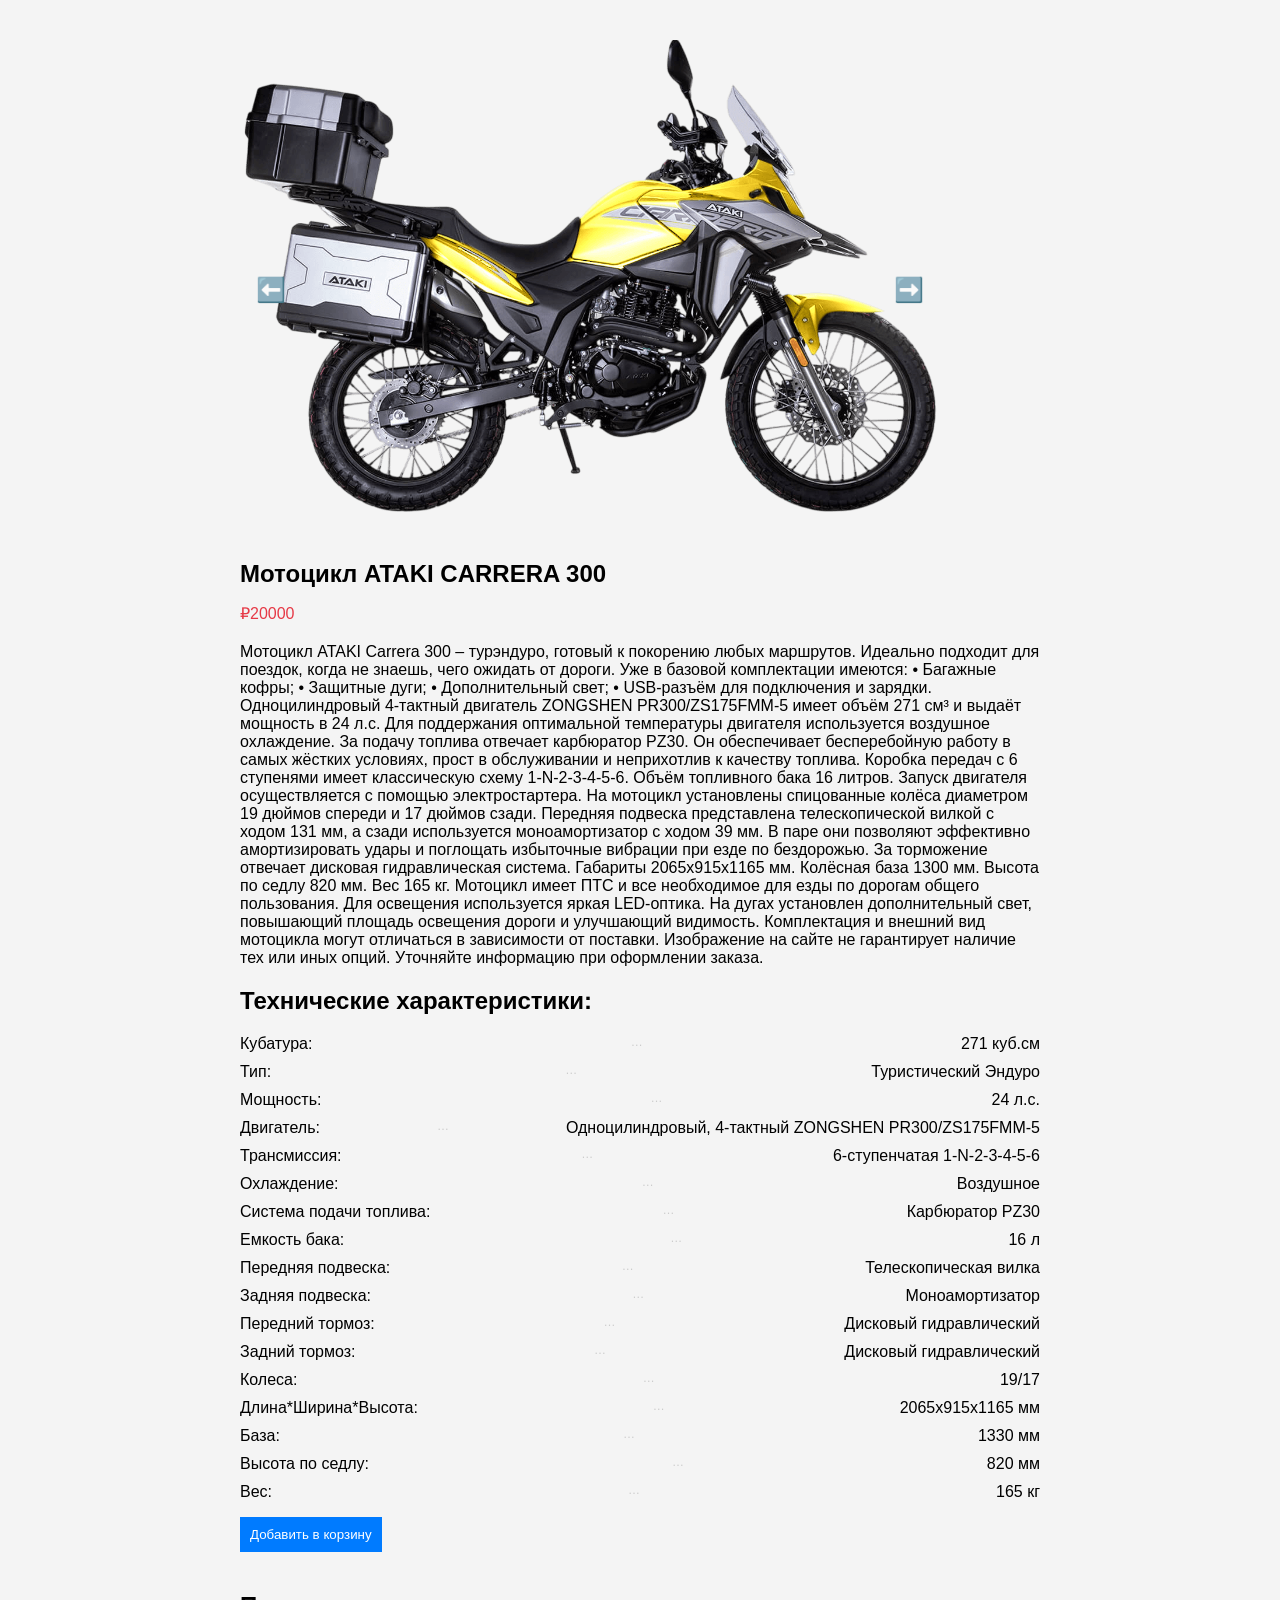
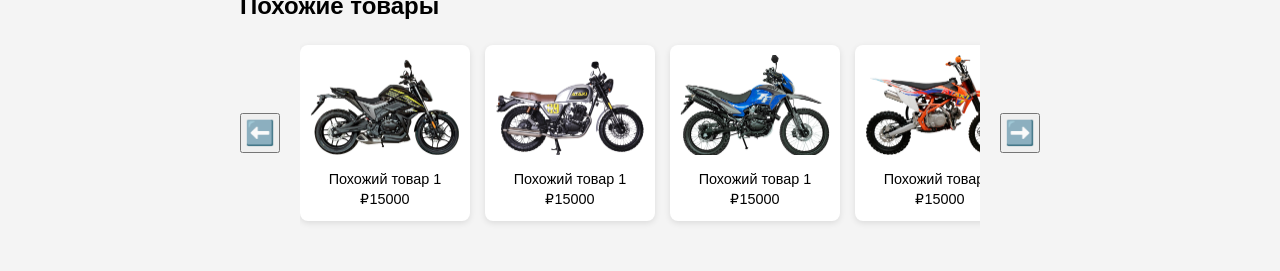
==== commit f3f62bab: "34" ====
--- a/index.html
+++ b/index.html
@@ -133,12 +133,12 @@
       <button class="scroll-btn left-btn">⬅️</button>
       <div class="related-products-container">
         <div class="related-product-card">
-          <img src="ataki21.jpg" alt="Похожий товар 1">
-          <p>Похожий товар 1</p>
-          <p>₽15000</p>
-        </div>
-        <div class="related-product-card">
-          <img src="photo/ataki22.jpg" alt="Похожий товар 1">
+          <img src="photo/ataki21.jpg" alt="Похожий товар 1">
+          <p>Похожий товар 1</p>
+          <p>₽15000</p>
+        </div>
+        <div class="related-product-card">
+          <img src="photo/ataki22.png" alt="Похожий товар 1">
           <p>Похожий товар 1</p>
           <p>₽15000</p>
         </div>
